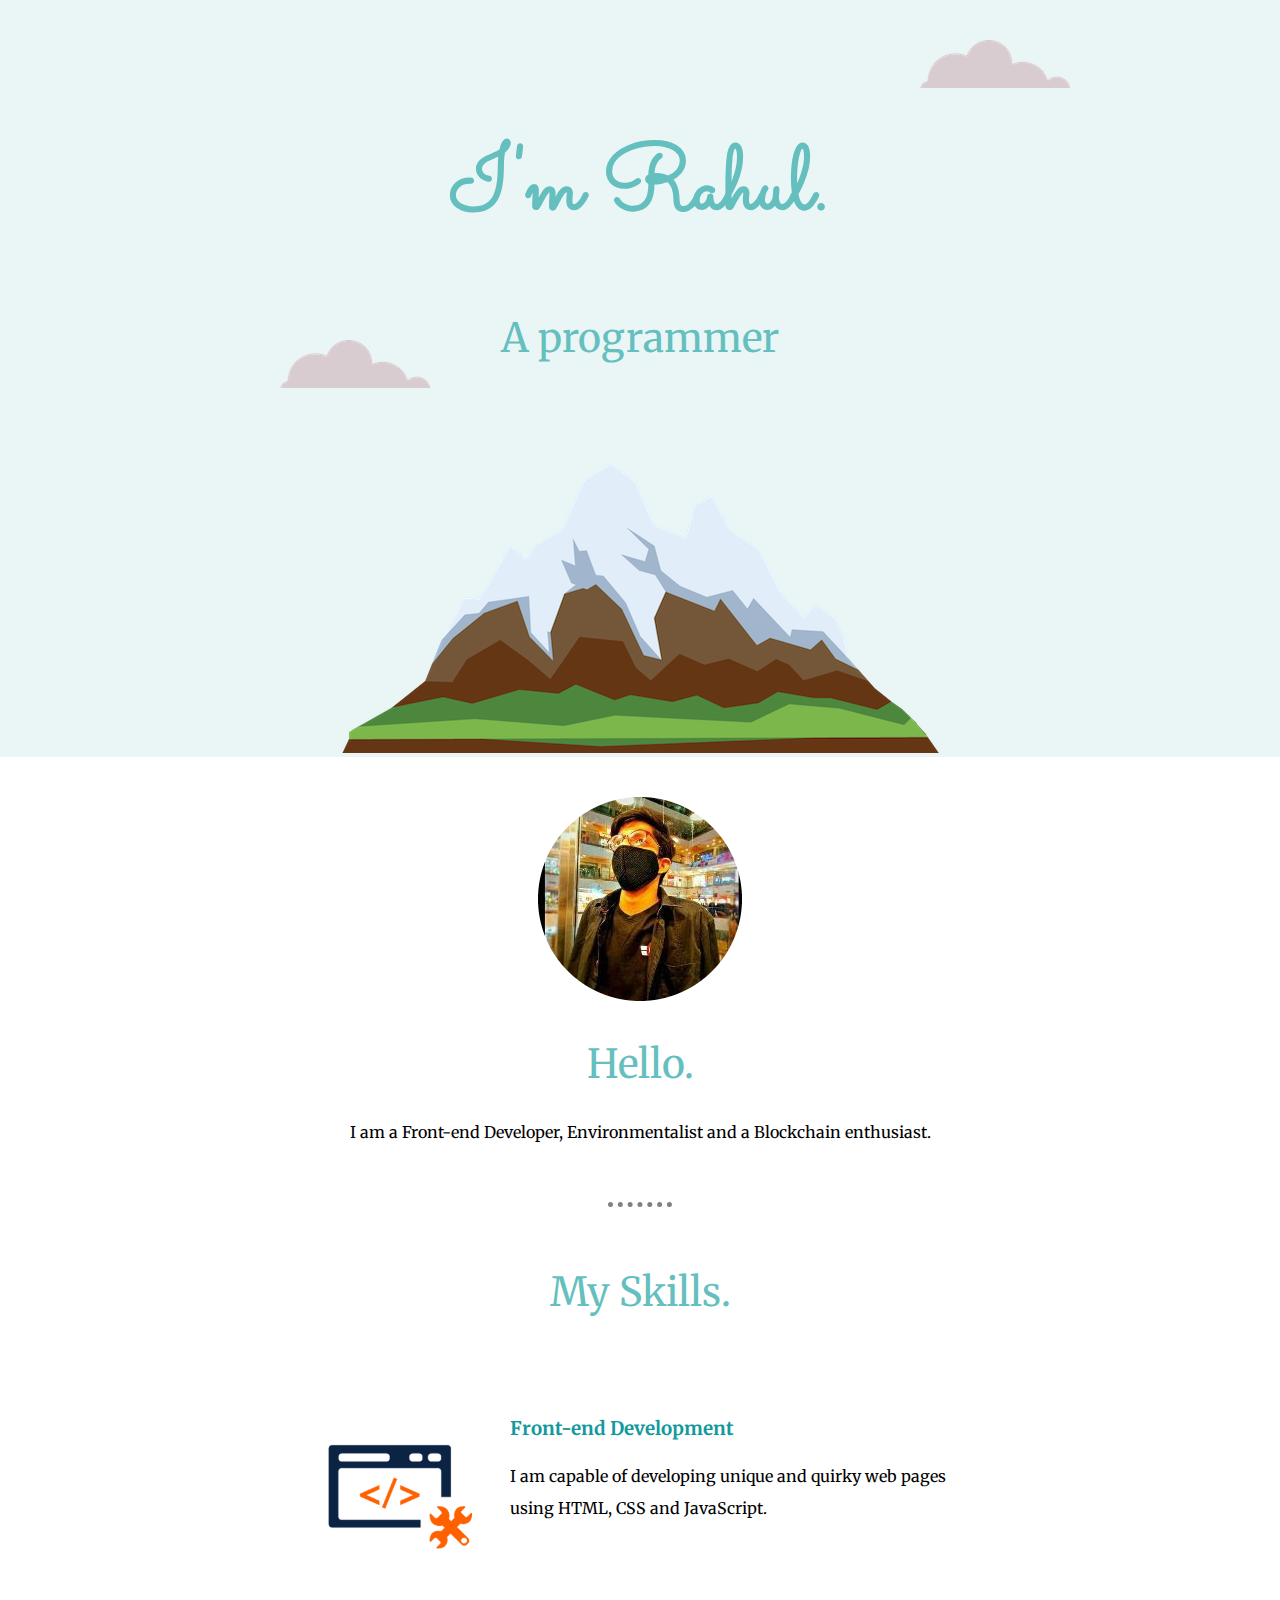
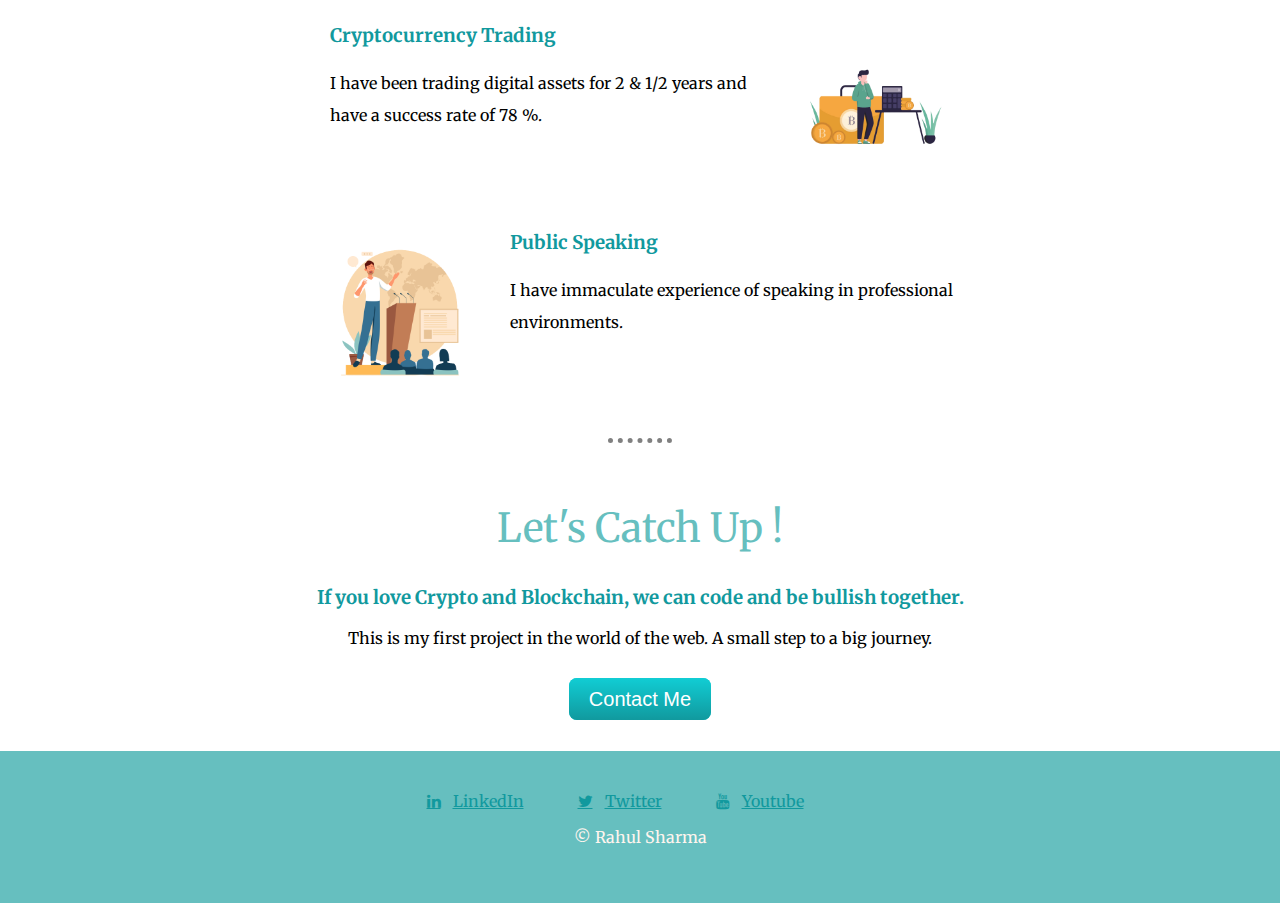
==== index.html @ 4b2765a8 "Add files via upload" ====
<!DOCTYPE html>
<html lang="en">

<head>
  <meta charset="UTF-8">
  <meta http-equiv="X-UA-Compatible" content="IE=edge">
  <meta name="viewport" content="width=device-width, initial-scale=1.0">
  <link rel="stylesheet" href="css/styles.css">
  <link rel="icon" href="favicon.ico?v=2">
  <link rel="preconnect" href="https://fonts.googleapis.com">
  <link rel="preconnect" href="https://fonts.gstatic.com" crossorigin>
  <link href="https://fonts.googleapis.com/css2?family=Merriweather&family=Montserrat&family=Sacramento&display=swap"
    rel="stylesheet">
  <link rel="stylesheet" href="https://cdnjs.cloudflare.com/ajax/libs/font-awesome/4.7.0/css/font-awesome.min.css">
  <title>Rahul Sharma</title>
</head>

<body>

  <div class="top-container">
    <div class="top-cloud">
      <img src="Images/cloud.png" alt="Image not found">
    </div>

    <h1> I'm Rahul. </h1>
    <h2> A programmer</h2>

    <div class="mountain" style="align-items: center;">
      <img src="Images/mountain.png" alt="Image not found">
    </div>

    <div class="bottom-cloud">
      <img src="Images/cloud.png" alt="Image not found">
    </div>

  </div>

  </div>

  <div class="middle-container">
    <div class="profile">
      <img src="Images/download-cropped.png" alt="profilepic">
      <br>

      <h2>Hello.</h2>
      <p> I am a Front-end Developer, Environmentalist and a Blockchain enthusiast.</p>
    </div>
    <hr class="head"">


    <div class=" skills">
    <h2>My Skills.</h2>
    <div class="skill-row">

      <img class="code-img" src="Images/web dev.png" height="300" width="300" alt="">
      <h3 class="skill_detail">Front-end Development</h3>
      <p class="skill_detail">I am capable of developing unique and quirky web pages using HTML, CSS and JavaScript.
      </p>


    </div>
  </div>



  <div class="skill-row">
    <img class="trade-img" src="Images/trading.png" height="300" width="300" alt="">
    <h3 class="skill_detail">Cryptocurrency Trading </h3>
    <p class="skill_detail">I have been trading digital assets for 2 & 1/2 years and have a success rate of 78 %. </p>
  </div>

  <div class="skill-row">
    <img class="pub-img" src="Images/public speaking.png" height="300" width="300" alt="">
    <h3 class="skill_detail">Public Speaking</h3>
    <p class="skill_detail"> I have immaculate experience of speaking in professional environments. </p>
  </div>
  </div>

  <hr class="head">

  <div class="contact-me">
    <h2>Let's Catch Up !</h2>
    <h3>If you love Crypto and Blockchain, we can code and be bullish together.</h3>
    <p>This is my first project in the world of the web. A small step to a big journey.</p>
    <div class="contact-box"><a class="button" target="_blank" href="mailto:fighterahul@email.com"> Contact Me </a>
    </div>
  </div>
  </div>


  <div class="bottom-container">
    <a target="_blank" href="https://www.linkedin.com/in/rahul-sharma-68093914a/" class="fa fa-linkedin"></a> &nbsp;
    <a class="linked" target="_blank" class="footer-link"
      href="https://www.linkedin.com/in/rahul-sharma-68093914a/">LinkedIn</a>


    <a target="_blank" href="https://twitter.com/_Astrophilic_" class="fa fa-twitter"></a> &nbsp;
    <a class="tweet" target="_blank" class="footer-link" href="https://twitter.com/_Astrophilic_">Twitter</a>


    <a target="_blank" href="https://www.youtube.com/channel/UCnfwqA8roWMcmEVEHfA06mg" class="fa fa-youtube"></a> &nbsp;
    <a class="yt" target="_blank" class="footer-link"
      href="https://www.youtube.com/channel/UCnfwqA8roWMcmEVEHfA06mg">Youtube</a>
    <p style="color: seashell;">© Rahul Sharma</p>
  </div>


  
</body>
</html>
---- css/styles.css ----
body {
  margin: 0%;
  text-align: center;
  font-family: "Merriweather", Arial, Helvetica, sans-serif;
}

.middle-container {
  padding-top: 40px;
}

.top-container {
  background-color: #eaf6f6;
  position: relative;
  padding-top: 100px;
}

.bottom-cloud {
  position: absolute;
  top: 340px;
  left: 280px;
  background-color: #eaf6f6;
}

.top-cloud {
  position: absolute;
  top: 40px;
  left: 920px;
  background-color: #eaf6f6;
}

h1 {
  font-weight: 600;
  line-height: 2;
  color: #66bfbf;
  margin: 50px, auto, 0, auto;
  font-size: 562.5%; /*100% IS 16 PIXELS THEREFORE FOR 90 PIXEL YOU NEED 90/16 =562.5%   1em=16px=100%* 90px= 5.625em*/
  margin-top: 0%;
  margin-left: 0%;
  margin-bottom: 0%;
  margin-right: 0%;
  font-family: Sacramento;
}

#Layer_1 {
  width: 300px;
  height: 300px;
}

h2 {
  font-weight: normal;
  color: #66bfbf;
  font-size: 2.5rem;
}

a,
h3 {
  color: #11999e;
}

.skill-row {
  width: 50%;
  margin: 100px auto 100px auto;
}
.skill_detail {
  text-align: left;
  margin: 20px auto 0 10px;
}

p.skill_detail {
  line-height: 2;
}

.code-img {
  margin-right: 30px;
  float: left;
  width: 25%;
  height: 25%;
}
.trade-img {
  margin-left: 30px;

  float: right;
  width: 25%;
  height: 25%;
}
.pub-img {
  margin-right: 30px;

  float: left;
  width: 25%;
  height: 25%;
}
.button {
  background: #11cdd4;
  background-image: -webkit-linear-gradient(top, #11cdd4, #11999e);
  background-image: -moz-linear-gradient(top, #11cdd4, #11999e);
  background-image: -ms-linear-gradient(top, #11cdd4, #11999e);
  background-image: -o-linear-gradient(top, #11cdd4, #11999e);
  background-image: linear-gradient(to bottom, #11cdd4, #11999e);
  -webkit-border-radius: 8;
  -moz-border-radius: 8;
  border-radius: 8px;
  font-family: Arial;
  color: #ffffff;
  font-size: 20px;
  padding: 10px 20px 10px 20px;
  text-decoration: none;
}

.button:hover {
  background: #30e3cb;
  background-image: -webkit-linear-gradient(top, #30e3cb, #2bc4ad);
  background-image: -moz-linear-gradient(top, #30e3cb, #2bc4ad);
  background-image: -ms-linear-gradient(top, #30e3cb, #2bc4ad);
  background-image: -o-linear-gradient(top, #30e3cb, #2bc4ad);
  background-image: linear-gradient(to bottom, #30e3cb, #2bc4ad);
  text-decoration: none;
}

.bottom-container {
  background: #66bfbf;
  padding: 40px;
}

.contact-box {
  margin-top: 40px;
  margin-bottom: 40px;
}
.head {
  margin: 60px auto 60px auto;
  border-style: dotted none none none;

  border-color: grey;
  border-width: 5px;
  width: 5%;
}

.yt {
  padding-right: 50px;
}
.tweet {
  padding-right: 50px;
}
.linked {
  padding-right: 50px;
}
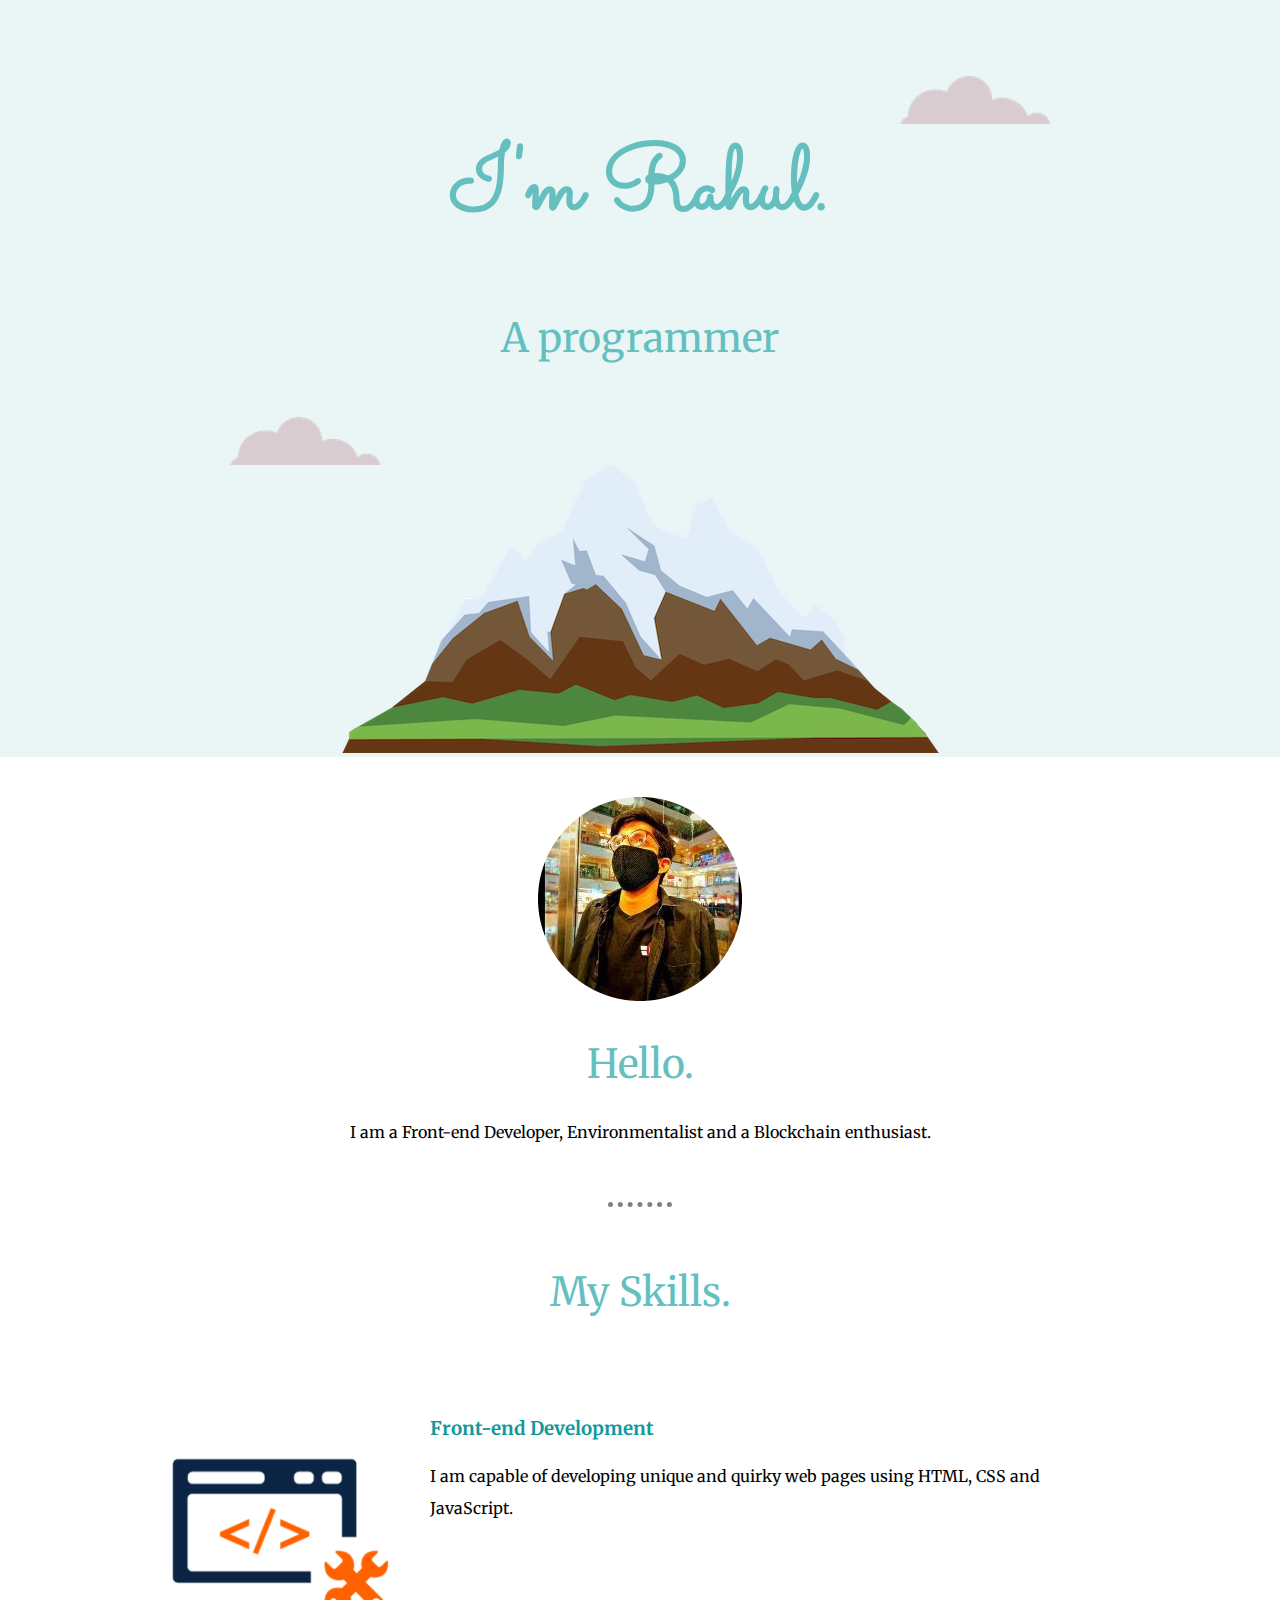
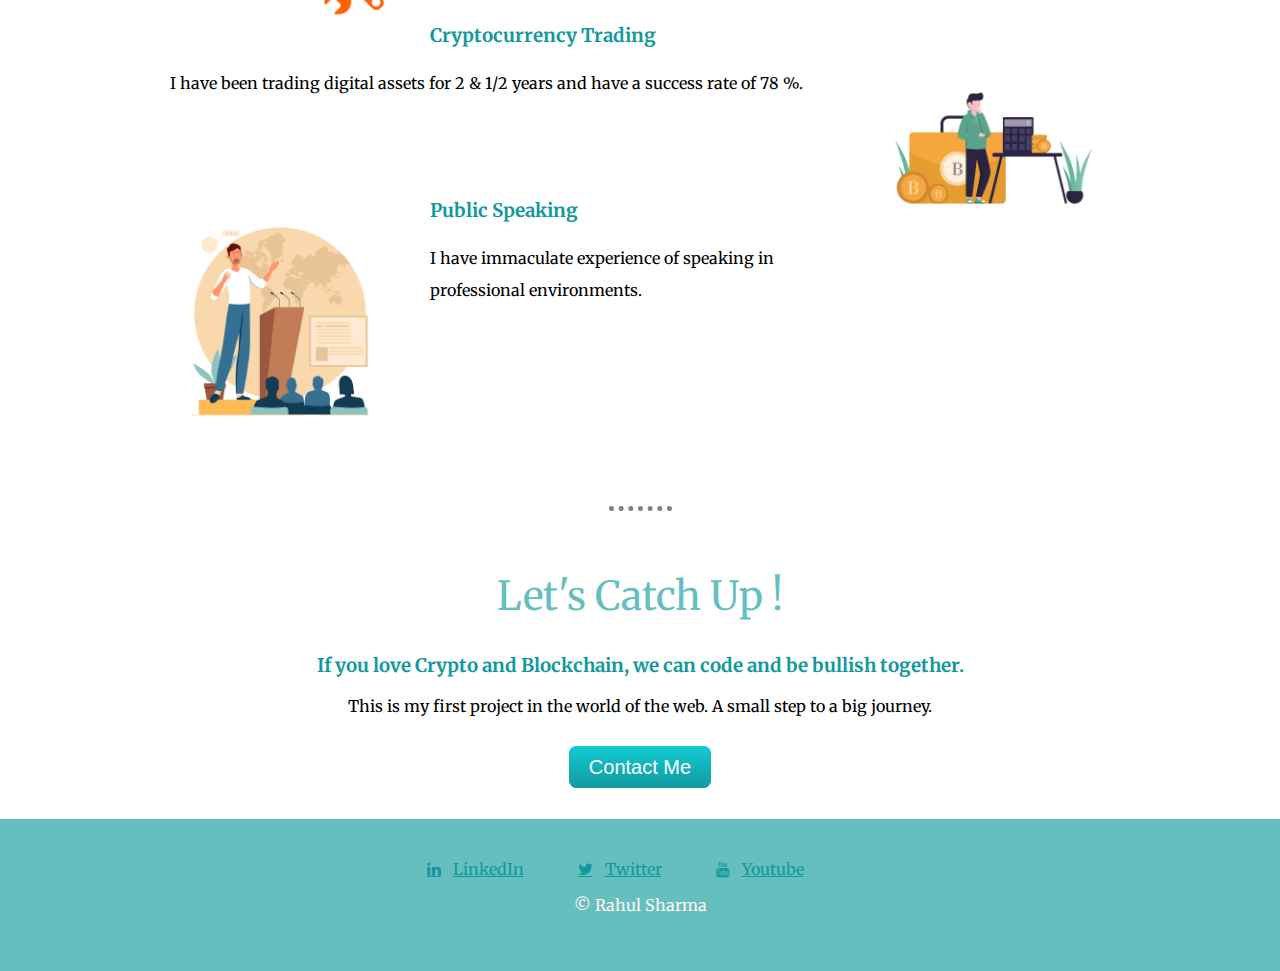
==== commit cfcad504: "Errors removed and UI tweaked for mobile browsers." ====
--- a/index.html
+++ b/index.html
@@ -5,6 +5,7 @@
   <meta charset="UTF-8">
   <meta http-equiv="X-UA-Compatible" content="IE=edge">
   <meta name="viewport" content="width=device-width, initial-scale=1.0">
+  <meta name="viewport" content="width=device-width, height=device-height, initial-scale=1">
   <link rel="stylesheet" href="css/styles.css">
   <link rel="icon" href="favicon.ico?v=2">
   <link rel="preconnect" href="https://fonts.googleapis.com">
@@ -17,21 +18,22 @@
 
 <body>
 
-  <div class="top-container">
-    <div class="top-cloud">
-      <img src="Images/cloud.png" alt="Image not found">
+  <div style=" overflow: hidden;" class="top-container">
+    <div style="height: 50px; overflow: hidden;" class="top-cloud">
+      <img class="cloud" src="Images/cloud.png" alt="Image not found">
     </div>
 
     <h1> I'm Rahul. </h1>
     <h2> A programmer</h2>
 
+    <div style="height: 50px; overflow: hidden;" class="bottom-cloud">
+      <img class="cloud" src="Images/cloud.png" alt="Image not found">
+    </div>
+
     <div class="mountain" style="align-items: center;">
       <img src="Images/mountain.png" alt="Image not found">
     </div>
 
-    <div class="bottom-cloud">
-      <img src="Images/cloud.png" alt="Image not found">
-    </div>
 
   </div>
 
@@ -40,6 +42,7 @@
   <div class="middle-container">
     <div class="profile">
       <img src="Images/download-cropped.png" alt="profilepic">
+
       <br>
 
       <h2>Hello.</h2>
@@ -76,7 +79,9 @@
   </div>
   </div>
 
-  <hr class="head">
+  <div style="margin: 10px;">
+    <hr class="bottom">
+  </div>
 
   <div class="contact-me">
     <h2>Let's Catch Up !</h2>
@@ -105,6 +110,7 @@
   </div>
 
 
-  
+
 </body>
+
 </html>--- a/css/styles.css
+++ b/css/styles.css
@@ -16,15 +16,15 @@
 
 .bottom-cloud {
   position: absolute;
-  top: 340px;
-  left: 280px;
+  top: 55%;
+  left: 18%;
   background-color: #eaf6f6;
 }
 
 .top-cloud {
   position: absolute;
-  top: 40px;
-  left: 920px;
+  top: 10%;
+  right: 18%;
   background-color: #eaf6f6;
 }
 
@@ -58,7 +58,7 @@
 }
 
 .skill-row {
-  width: 50%;
+  width: 75%;
   margin: 100px auto 100px auto;
 }
 .skill_detail {
@@ -135,6 +135,15 @@
   width: 5%;
 }
 
+.bottom {
+  margin: 200px auto 60px auto;
+  border-style: dotted none none none;
+
+  border-color: grey;
+  border-width: 5px;
+  width: 5%;
+}
+
 .yt {
   padding-right: 50px;
 }
@@ -144,3 +153,7 @@
 .linked {
   padding-right: 50px;
 }
+
+.cloud {
+  width: fit-content;
+}
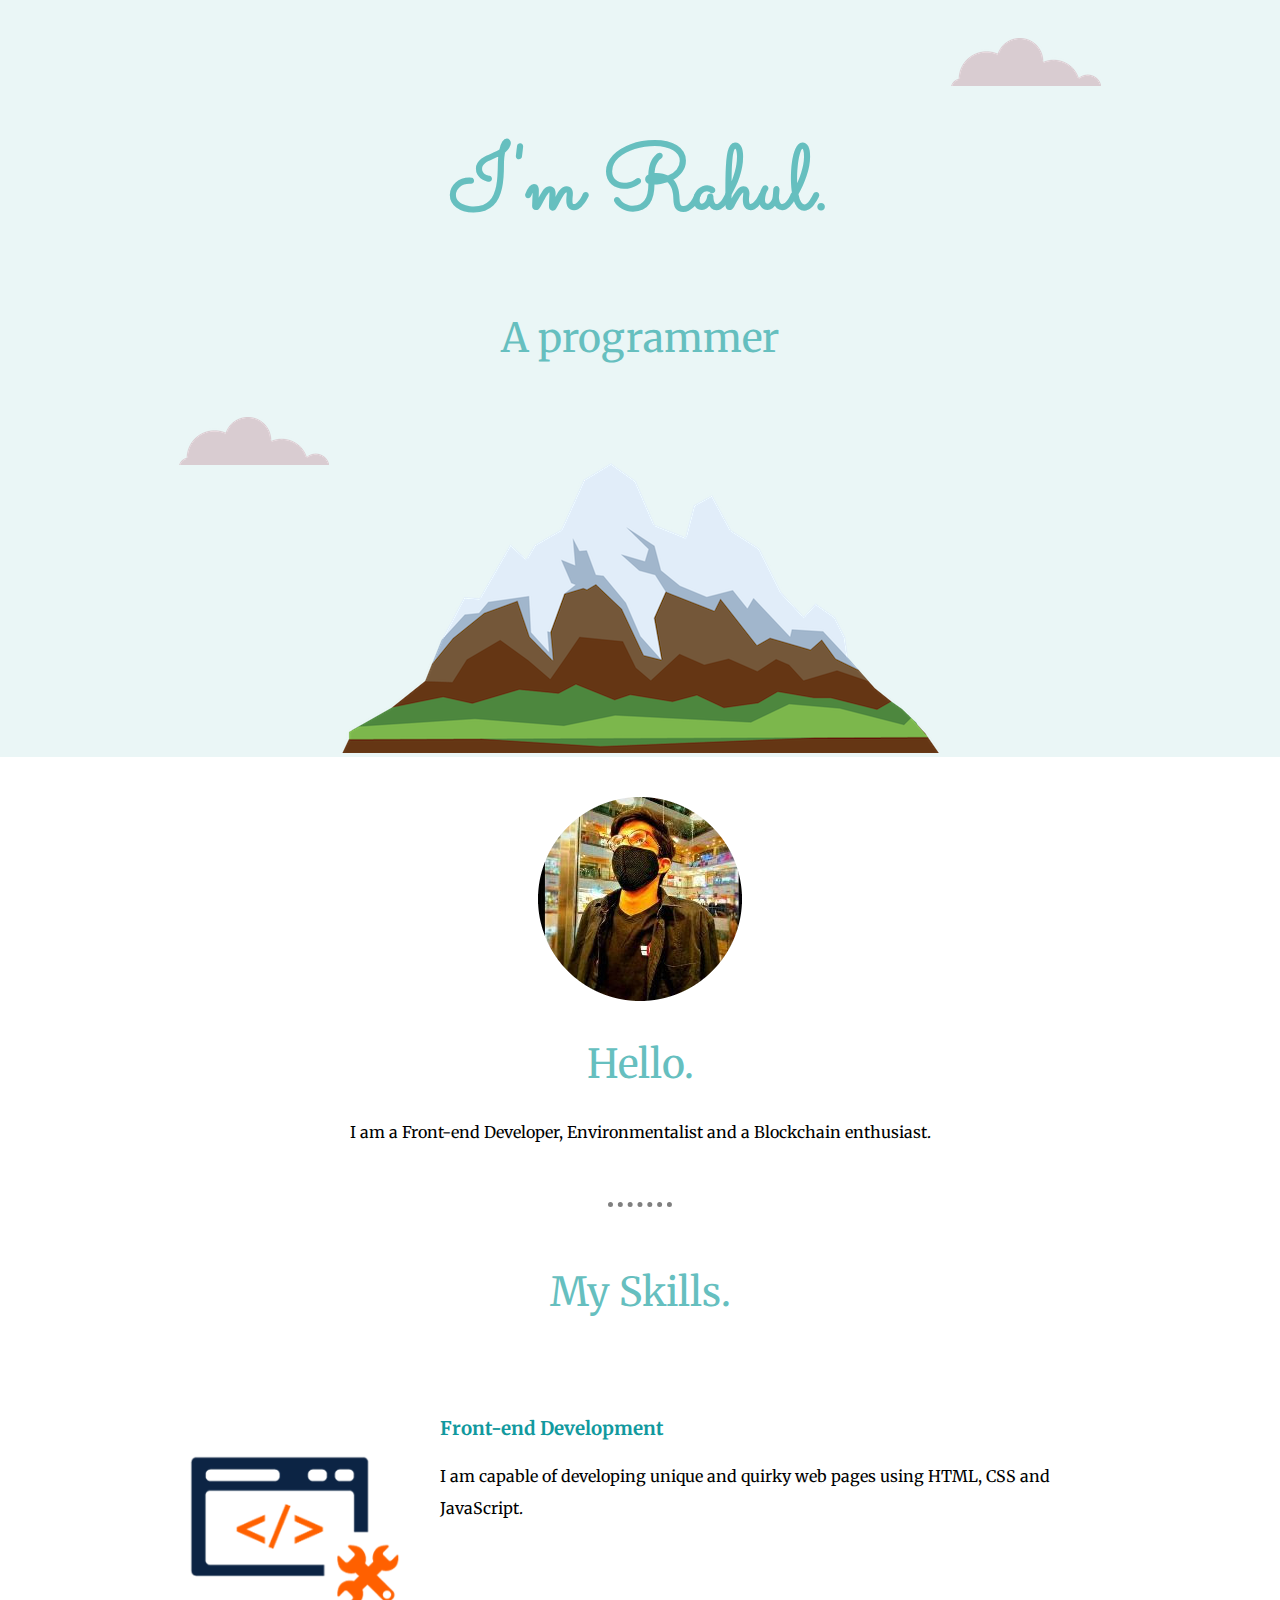
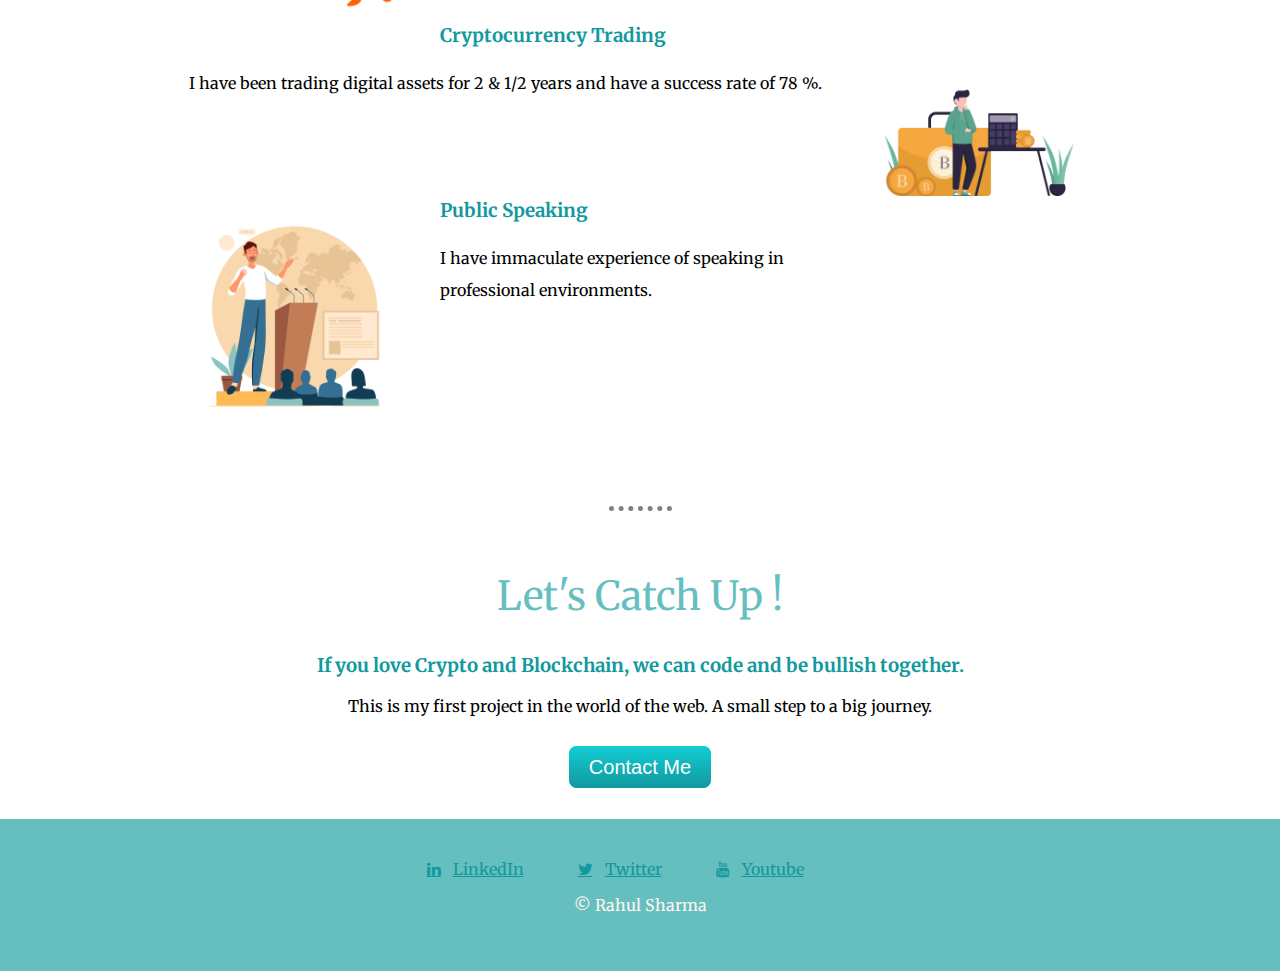
==== commit 1c390950: "Update index.html" ====
--- a/index.html
+++ b/index.html
@@ -31,7 +31,7 @@
     </div>
 
     <div class="mountain" style="align-items: center;">
-      <img src="Images/mountain.png" alt="Image not found">
+      <img style="object-fit: contain;" src="Images/mountain.png" alt="Image not found">
     </div>
 
 
@@ -93,7 +93,7 @@
   </div>
 
 
-  <div class="bottom-container">
+   <div class="bottom-container">
     <a target="_blank" href="https://www.linkedin.com/in/rahul-sharma-68093914a/" class="fa fa-linkedin"></a> &nbsp;
     <a class="linked" target="_blank" class="footer-link"
       href="https://www.linkedin.com/in/rahul-sharma-68093914a/">LinkedIn</a>
@@ -103,14 +103,13 @@
     <a class="tweet" target="_blank" class="footer-link" href="https://twitter.com/_Astrophilic_">Twitter</a>
 
 
-    <a target="_blank" href="https://www.youtube.com/channel/UCnfwqA8roWMcmEVEHfA06mg" class="fa fa-youtube"></a> &nbsp;
+    <a   target="_blank" href="https://www.youtube.com/channel/UCnfwqA8roWMcmEVEHfA06mg" class="fa fa-youtube"></a> &nbsp;
     <a class="yt" target="_blank" class="footer-link"
       href="https://www.youtube.com/channel/UCnfwqA8roWMcmEVEHfA06mg">Youtube</a>
     <p style="color: seashell;">© Rahul Sharma</p>
   </div>
 
-
-
+  
 </body>
 
-</html>+</html>
--- a/css/styles.css
+++ b/css/styles.css
@@ -4,11 +4,21 @@
   font-family: "Merriweather", Arial, Helvetica, sans-serif;
 }
 
+.mountain {
+  width: 100%;
+
+  height: auto;
+  position: relative;
+  bottom: 0;
+  box-sizing: border-box;
+}
 .middle-container {
   padding-top: 40px;
 }
 
 .top-container {
+  max-width: 100%;
+  width: 100%;
   background-color: #eaf6f6;
   position: relative;
   padding-top: 100px;
@@ -17,14 +27,14 @@
 .bottom-cloud {
   position: absolute;
   top: 55%;
-  left: 18%;
+  left: 14%;
   background-color: #eaf6f6;
 }
 
 .top-cloud {
   position: absolute;
-  top: 10%;
-  right: 18%;
+  top: 5%;
+  right: 14%;
   background-color: #eaf6f6;
 }
 
@@ -58,7 +68,7 @@
 }
 
 .skill-row {
-  width: 75%;
+  width: 72%;
   margin: 100px auto 100px auto;
 }
 .skill_detail {
@@ -143,7 +153,6 @@
   border-width: 5px;
   width: 5%;
 }
-
 .yt {
   padding-right: 50px;
 }
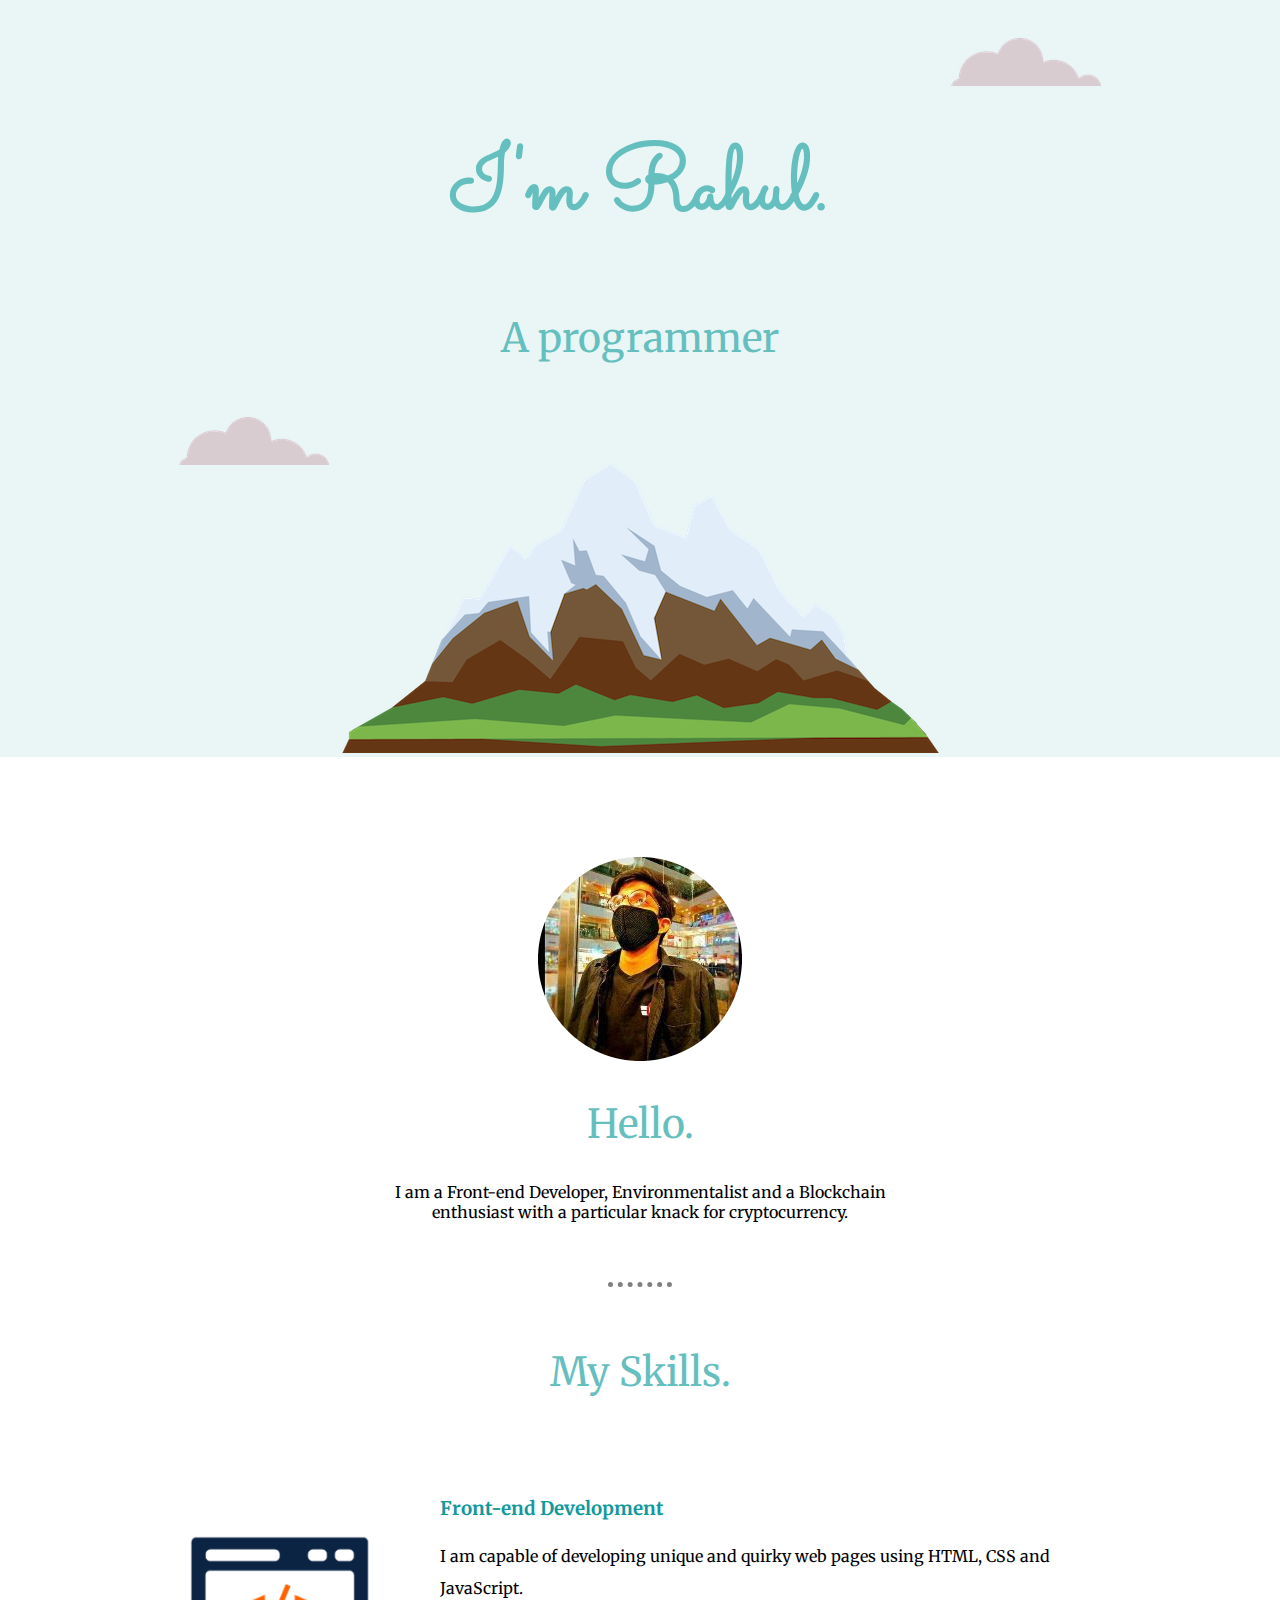
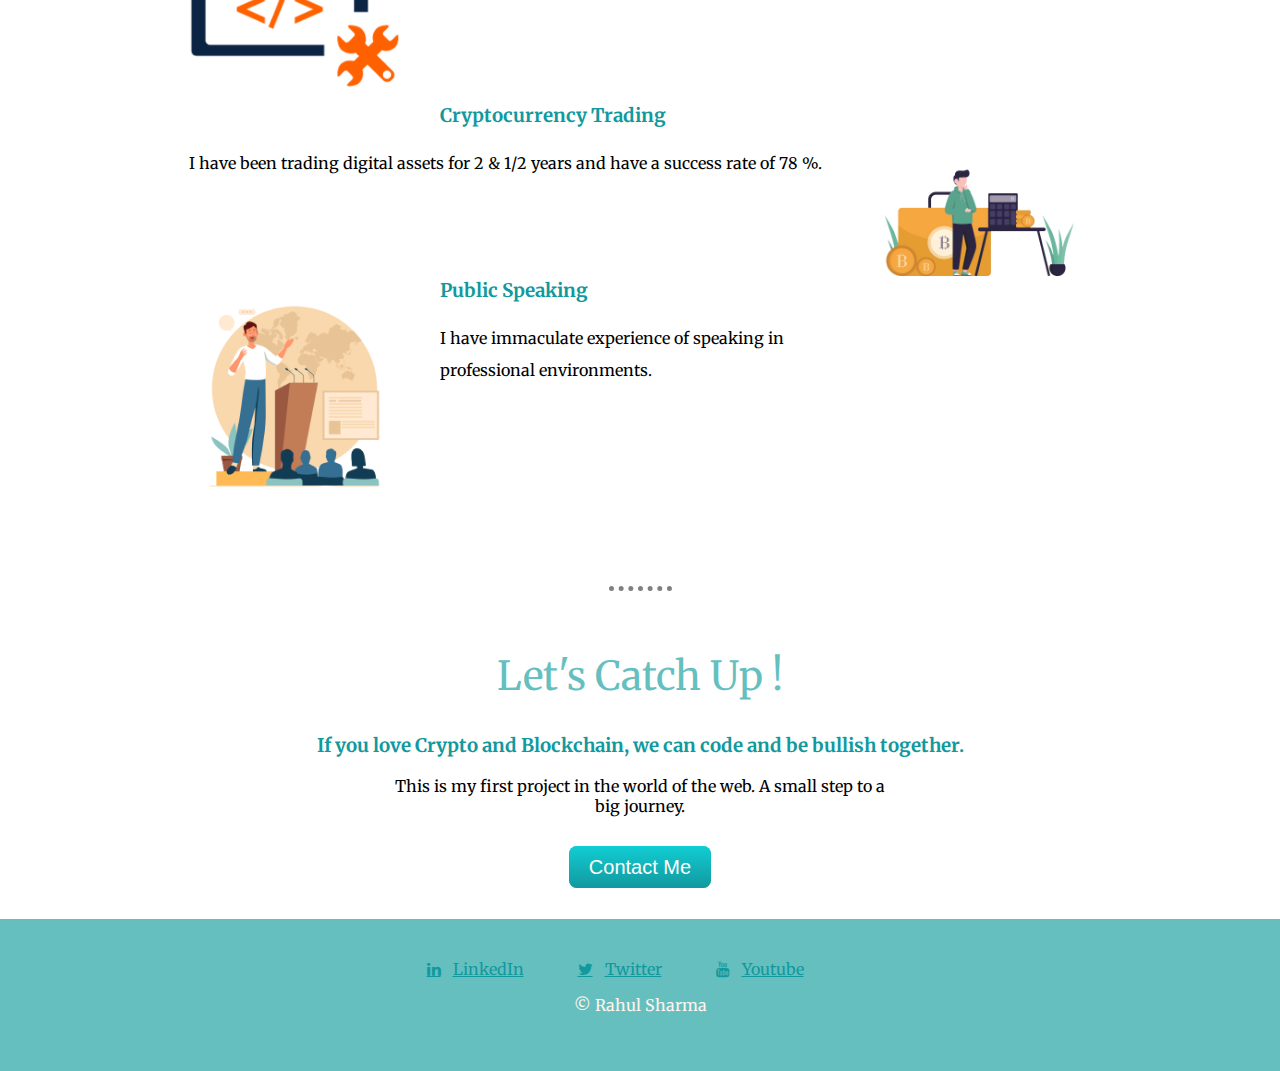
==== commit d2c38566: "Update index.html" ====
--- a/index.html
+++ b/index.html
@@ -31,7 +31,7 @@
     </div>
 
     <div class="mountain" style="align-items: center;">
-      <img style="object-fit: contain;" src="Images/mountain.png" alt="Image not found">
+      <img class="mountain-pic" style="object-fit: contain;" src="Images/mountain.png" alt="Image not found">
     </div>
 
 
@@ -46,7 +46,7 @@
       <br>
 
       <h2>Hello.</h2>
-      <p> I am a Front-end Developer, Environmentalist and a Blockchain enthusiast.</p>
+      <p class="intro"> I am a Front-end Developer, Environmentalist and a Blockchain enthusiast with a particular knack for cryptocurrency. </p>
     </div>
     <hr class="head"">
 
@@ -55,7 +55,7 @@
     <h2>My Skills.</h2>
     <div class="skill-row">
 
-      <img class="code-img" src="Images/web dev.png" height="300" width="300" alt="">
+      <img class="code-img" src="Images/web dev.png" height="200" width="300" alt="">
       <h3 class="skill_detail">Front-end Development</h3>
       <p class="skill_detail">I am capable of developing unique and quirky web pages using HTML, CSS and JavaScript.
       </p>
@@ -66,14 +66,14 @@
 
 
 
-  <div class="skill-row">
+  <div class="skill-row" id="crypto">
     <img class="trade-img" src="Images/trading.png" height="300" width="300" alt="">
     <h3 class="skill_detail">Cryptocurrency Trading </h3>
     <p class="skill_detail">I have been trading digital assets for 2 & 1/2 years and have a success rate of 78 %. </p>
   </div>
 
   <div class="skill-row">
-    <img class="pub-img" src="Images/public speaking.png" height="300" width="300" alt="">
+    <img class="pub-img" src="Images/public speaking.png" height="200" width="300" alt="">
     <h3 class="skill_detail">Public Speaking</h3>
     <p class="skill_detail"> I have immaculate experience of speaking in professional environments. </p>
   </div>
@@ -86,7 +86,7 @@
   <div class="contact-me">
     <h2>Let's Catch Up !</h2>
     <h3>If you love Crypto and Blockchain, we can code and be bullish together.</h3>
-    <p>This is my first project in the world of the web. A small step to a big journey.</p>
+    <p class="message">This is my first project in the world of the web. A small step to a big journey.</p>
     <div class="contact-box"><a class="button" target="_blank" href="mailto:fighterahul@email.com"> Contact Me </a>
     </div>
   </div>
--- a/css/styles.css
+++ b/css/styles.css
@@ -5,17 +5,31 @@
 }
 
 .mountain {
-  width: 100%;
+  max-width: 100%;
 
   height: auto;
   position: relative;
   bottom: 0;
   box-sizing: border-box;
 }
+@media (max-width: 1024px) {
+  .mountain-pic {
+    padding-top: 10px;
+    position: static;
+    max-width: 100%;
+  }
+}
 .middle-container {
-  padding-top: 40px;
+  padding: 100px 0 0 0;
 }
+.p {
+  line-height: 2px;
+}
+.intro {
+  width: 40%;
 
+  margin: auto;
+}
 .top-container {
   max-width: 100%;
   width: 100%;
@@ -70,6 +84,10 @@
 .skill-row {
   width: 72%;
   margin: 100px auto 100px auto;
+}
+
+#crypto {
+  text-align: right;
 }
 .skill_detail {
   text-align: left;
@@ -166,3 +184,7 @@
 .cloud {
   width: fit-content;
 }
+.message {
+  width: 40%;
+  margin: auto;
+}
